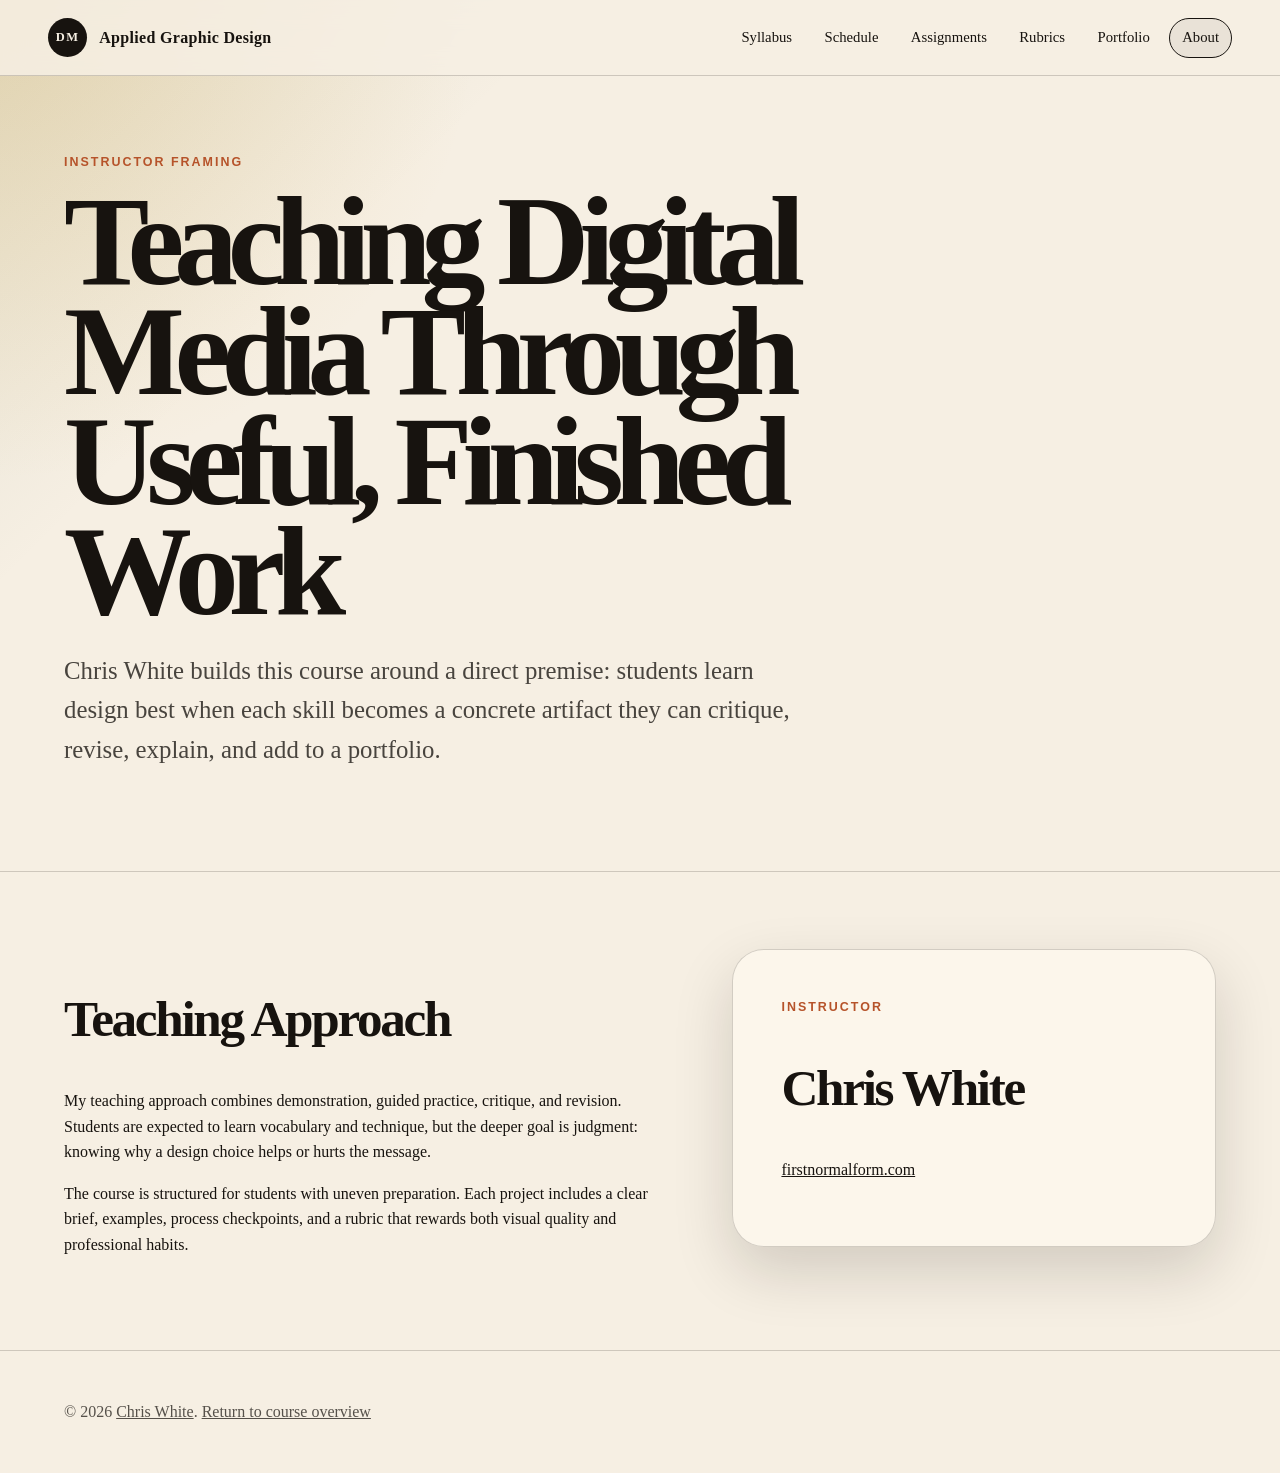
==== about.html @ 099aee9f "Initial production course site" ====
<!doctype html>
<html lang="en">
<head>
  <meta charset="utf-8">
  <meta name="viewport" content="width=device-width, initial-scale=1">
  <title>About | Applied Graphic Design for Digital Media</title>
  <meta name="description" content="Instructor statement and teaching philosophy for an applied graphic design course.">
  <link rel="stylesheet" href="assets/css/styles.css">
</head>
<body>
  <header class="site-header">
    <a class="brand" href="index.html"><span class="brand-mark">DM</span><span>Applied Graphic Design</span></a>
    <nav class="site-nav" aria-label="Primary navigation">
      <a href="syllabus.html">Syllabus</a>
      <a href="schedule.html">Schedule</a>
      <a href="assignments.html">Assignments</a>
      <a href="rubrics.html">Rubrics</a>
      <a href="portfolio.html">Portfolio</a>
      <a href="about.html" aria-current="page">About</a>
    </nav>
  </header>

  <main class="page">
    <section class="page-intro">
      <p class="eyebrow">Instructor framing</p>
      <h1>Teaching Digital Media Through Useful, Finished Work</h1>
      <p class="lede">Chris White builds this course around a direct premise: students learn design best when each skill becomes a concrete artifact they can critique, revise, explain, and add to a portfolio.</p>
    </section>

    <section class="section two-column">
      <div>
        <h2>Teaching Approach</h2>
        <p>My teaching approach combines demonstration, guided practice, critique, and revision. Students are expected to learn vocabulary and technique, but the deeper goal is judgment: knowing why a design choice helps or hurts the message.</p>
        <p>The course is structured for students with uneven preparation. Each project includes a clear brief, examples, process checkpoints, and a rubric that rewards both visual quality and professional habits.</p>
      </div>
      <aside class="info-panel">
        <p class="eyebrow">Instructor</p>
        <h2>Chris White</h2>
        <p><a href="https://firstnormalform.com/">firstnormalform.com</a></p>
      </aside>
    </section>
  </main>

  <footer class="site-footer"><p>&copy; 2026 <a href="https://firstnormalform.com/">Chris White</a>. <a href="index.html">Return to course overview</a></p></footer>
</body>
</html>
---- assets/css/styles.css ----
:root {
  --ink: #17130f;
  --paper: #f6efe3;
  --paper-deep: #eadcc8;
  --copper: #b6532a;
  --charcoal: #26302d;
  --sage: #7b8b68;
  --gold: #d8a336;
  --line: rgba(23, 19, 15, 0.18);
  --shadow: 0 24px 60px rgba(23, 19, 15, 0.16);
}

* {
  box-sizing: border-box;
}

body {
  margin: 0;
  color: var(--ink);
  background:
    radial-gradient(circle at top left, rgba(216, 163, 54, 0.22), transparent 30rem),
    linear-gradient(135deg, rgba(123, 139, 104, 0.16), transparent 26rem),
    var(--paper);
  font-family: Georgia, "Times New Roman", serif;
  line-height: 1.6;
}

a {
  color: inherit;
}

.site-header {
  display: flex;
  align-items: center;
  justify-content: space-between;
  gap: 1.5rem;
  padding: 1.1rem clamp(1rem, 4vw, 3rem);
  border-bottom: 1px solid var(--line);
  background: rgba(246, 239, 227, 0.86);
  backdrop-filter: blur(12px);
  position: sticky;
  top: 0;
  z-index: 10;
}

.brand {
  display: inline-flex;
  align-items: center;
  gap: 0.75rem;
  text-decoration: none;
  font-weight: 700;
  letter-spacing: 0.02em;
}

.brand-mark {
  display: grid;
  place-items: center;
  width: 2.45rem;
  height: 2.45rem;
  color: var(--paper);
  background: var(--ink);
  border-radius: 50%;
  font-size: 0.78rem;
  letter-spacing: 0.12em;
}

.site-nav {
  display: flex;
  flex-wrap: wrap;
  gap: 0.4rem;
  justify-content: flex-end;
}

.site-nav a {
  text-decoration: none;
  border: 1px solid transparent;
  border-radius: 999px;
  padding: 0.45rem 0.75rem;
  font-size: 0.92rem;
}

.site-nav a:hover,
.site-nav a[aria-current="page"] {
  border-color: var(--ink);
  background: rgba(23, 19, 15, 0.06);
}

main {
  overflow: hidden;
}

.hero {
  display: grid;
  grid-template-columns: minmax(0, 1.35fr) minmax(18rem, 0.65fr);
  gap: clamp(2rem, 6vw, 5rem);
  padding: clamp(3rem, 8vw, 7rem) clamp(1rem, 5vw, 5rem);
  min-height: 76vh;
  align-items: center;
}

.hero-copy h1,
.page-intro h1 {
  max-width: 12ch;
  margin: 0;
  font-size: clamp(3.4rem, 10vw, 8.5rem);
  line-height: 0.86;
  letter-spacing: -0.08em;
}

.lede {
  max-width: 46rem;
  font-size: clamp(1.18rem, 2vw, 1.55rem);
  color: rgba(23, 19, 15, 0.78);
}

.eyebrow,
.card-kicker {
  margin: 0 0 0.8rem;
  color: var(--copper);
  font-family: "Trebuchet MS", Verdana, sans-serif;
  font-size: 0.78rem;
  font-weight: 700;
  letter-spacing: 0.16em;
  text-transform: uppercase;
}

.button-row {
  display: flex;
  flex-wrap: wrap;
  gap: 0.85rem;
  margin-top: 2rem;
}

.button {
  display: inline-flex;
  align-items: center;
  justify-content: center;
  min-height: 3rem;
  padding: 0.75rem 1.05rem;
  border: 1.5px solid var(--ink);
  border-radius: 999px;
  text-decoration: none;
  font-family: "Trebuchet MS", Verdana, sans-serif;
  font-weight: 700;
}

.button.primary {
  color: var(--paper);
  background: var(--ink);
}

.button.secondary {
  background: rgba(255, 255, 255, 0.24);
}

.hero-card,
.info-panel,
.callout {
  border: 1px solid var(--line);
  border-radius: 2rem;
  background: rgba(255, 250, 240, 0.62);
  box-shadow: var(--shadow);
}

.hero-card {
  padding: clamp(1.25rem, 3vw, 2rem);
  transform: rotate(1deg);
}

.hero-card h2 {
  margin-top: 0;
  font-size: clamp(1.8rem, 4vw, 3rem);
  line-height: 1;
}

.snapshot,
.grade-list {
  display: grid;
  gap: 0.75rem;
  margin: 0;
}

.snapshot div,
.grade-list div {
  display: flex;
  justify-content: space-between;
  gap: 1rem;
  padding-top: 0.75rem;
  border-top: 1px solid var(--line);
}

dt {
  font-family: "Trebuchet MS", Verdana, sans-serif;
  font-weight: 700;
}

dd {
  margin: 0;
  text-align: right;
}

.band,
.section,
.page-intro {
  padding: clamp(2.5rem, 6vw, 5rem) clamp(1rem, 5vw, 5rem);
}

.band {
  background: var(--charcoal);
  color: var(--paper);
}

.band .eyebrow {
  color: var(--gold);
}

.three-grid,
.card-grid,
.rubric-grid,
.portfolio-grid {
  display: grid;
  grid-template-columns: repeat(3, minmax(0, 1fr));
  gap: 1rem;
}

.feature,
.rubric,
.assignment,
.portfolio-item,
.week-card {
  border: 1px solid var(--line);
  border-radius: 1.25rem;
  padding: 1.25rem;
  background: rgba(255, 250, 240, 0.58);
}

.band .feature {
  color: var(--paper);
  background: rgba(255, 255, 255, 0.06);
  border-color: rgba(246, 239, 227, 0.18);
}

h2,
h3 {
  line-height: 1.05;
}

h2 {
  font-size: clamp(1.75rem, 4vw, 3.25rem);
  letter-spacing: -0.045em;
}

h3 {
  font-size: 1.35rem;
}

.two-column {
  display: grid;
  grid-template-columns: minmax(0, 1fr) minmax(18rem, 0.8fr);
  gap: clamp(1.5rem, 5vw, 4rem);
  align-items: start;
}

.timeline {
  margin: 0;
  padding: 0;
  list-style: none;
}

.timeline li {
  border-left: 0.35rem solid var(--copper);
  padding: 0 0 1.4rem 1rem;
  font-size: 1.1rem;
}

.timeline span,
.week-card span,
.portfolio-item span {
  display: block;
  color: var(--copper);
  font-family: "Trebuchet MS", Verdana, sans-serif;
  font-size: 0.78rem;
  font-weight: 700;
  letter-spacing: 0.12em;
  text-transform: uppercase;
}

.callout,
.info-panel {
  padding: clamp(1.5rem, 4vw, 3rem);
}

.page {
  min-height: 70vh;
}

.page-intro {
  border-bottom: 1px solid var(--line);
}

.page-intro h1 {
  max-width: 14ch;
}

.check-list {
  padding-left: 1.2rem;
}

.check-list li {
  margin-bottom: 0.45rem;
}

.week-list,
.assignment-list {
  display: grid;
  grid-template-columns: repeat(2, minmax(0, 1fr));
  gap: 1rem;
  padding: clamp(2rem, 5vw, 4rem) clamp(1rem, 5vw, 5rem);
}

.week-card h2,
.assignment h2,
.portfolio-item h2,
.rubric h2 {
  margin: 0.4rem 0 0.7rem;
  font-size: clamp(1.35rem, 2.4vw, 2rem);
}

.video-week {
  border-color: rgba(182, 83, 42, 0.55);
  background: linear-gradient(135deg, rgba(182, 83, 42, 0.14), rgba(255, 250, 240, 0.68));
}

.assignment.featured {
  background: linear-gradient(135deg, rgba(216, 163, 54, 0.22), rgba(255, 250, 240, 0.72));
}

.assignment ul {
  padding-left: 1.1rem;
}

.rubric-grid,
.portfolio-grid {
  padding: clamp(2rem, 5vw, 4rem) clamp(1rem, 5vw, 5rem);
}

.portfolio-grid {
  grid-template-columns: repeat(4, minmax(0, 1fr));
}

.portfolio-item.wide {
  grid-column: span 2;
}

.art-card {
  display: grid;
  place-items: center;
  min-height: 11rem;
  margin-bottom: 1rem;
  color: var(--paper);
  background:
    linear-gradient(135deg, rgba(38, 48, 45, 0.9), rgba(182, 83, 42, 0.88)),
    repeating-linear-gradient(45deg, transparent 0 10px, rgba(255, 255, 255, 0.2) 10px 12px);
  border-radius: 0.9rem;
  font-family: "Trebuchet MS", Verdana, sans-serif;
  font-weight: 800;
  letter-spacing: 0.08em;
  text-transform: uppercase;
}

.portfolio-item.video .art-card {
  background:
    radial-gradient(circle at 70% 30%, rgba(216, 163, 54, 0.95), transparent 6rem),
    linear-gradient(135deg, #1f2926, #8c3f26);
}

.site-footer {
  padding: 2rem clamp(1rem, 5vw, 5rem);
  border-top: 1px solid var(--line);
  color: rgba(23, 19, 15, 0.72);
}

@media (max-width: 980px) {
  .hero,
  .two-column,
  .week-list,
  .assignment-list {
    grid-template-columns: 1fr;
  }

  .three-grid,
  .card-grid,
  .rubric-grid,
  .portfolio-grid {
    grid-template-columns: repeat(2, minmax(0, 1fr));
  }
}

@media (max-width: 680px) {
  .site-header {
    align-items: flex-start;
    flex-direction: column;
  }

  .site-nav {
    justify-content: flex-start;
  }

  .hero-copy h1,
  .page-intro h1 {
    font-size: clamp(3rem, 18vw, 5.2rem);
  }

  .three-grid,
  .card-grid,
  .rubric-grid,
  .portfolio-grid {
    grid-template-columns: 1fr;
  }

  .portfolio-item.wide {
    grid-column: auto;
  }
}
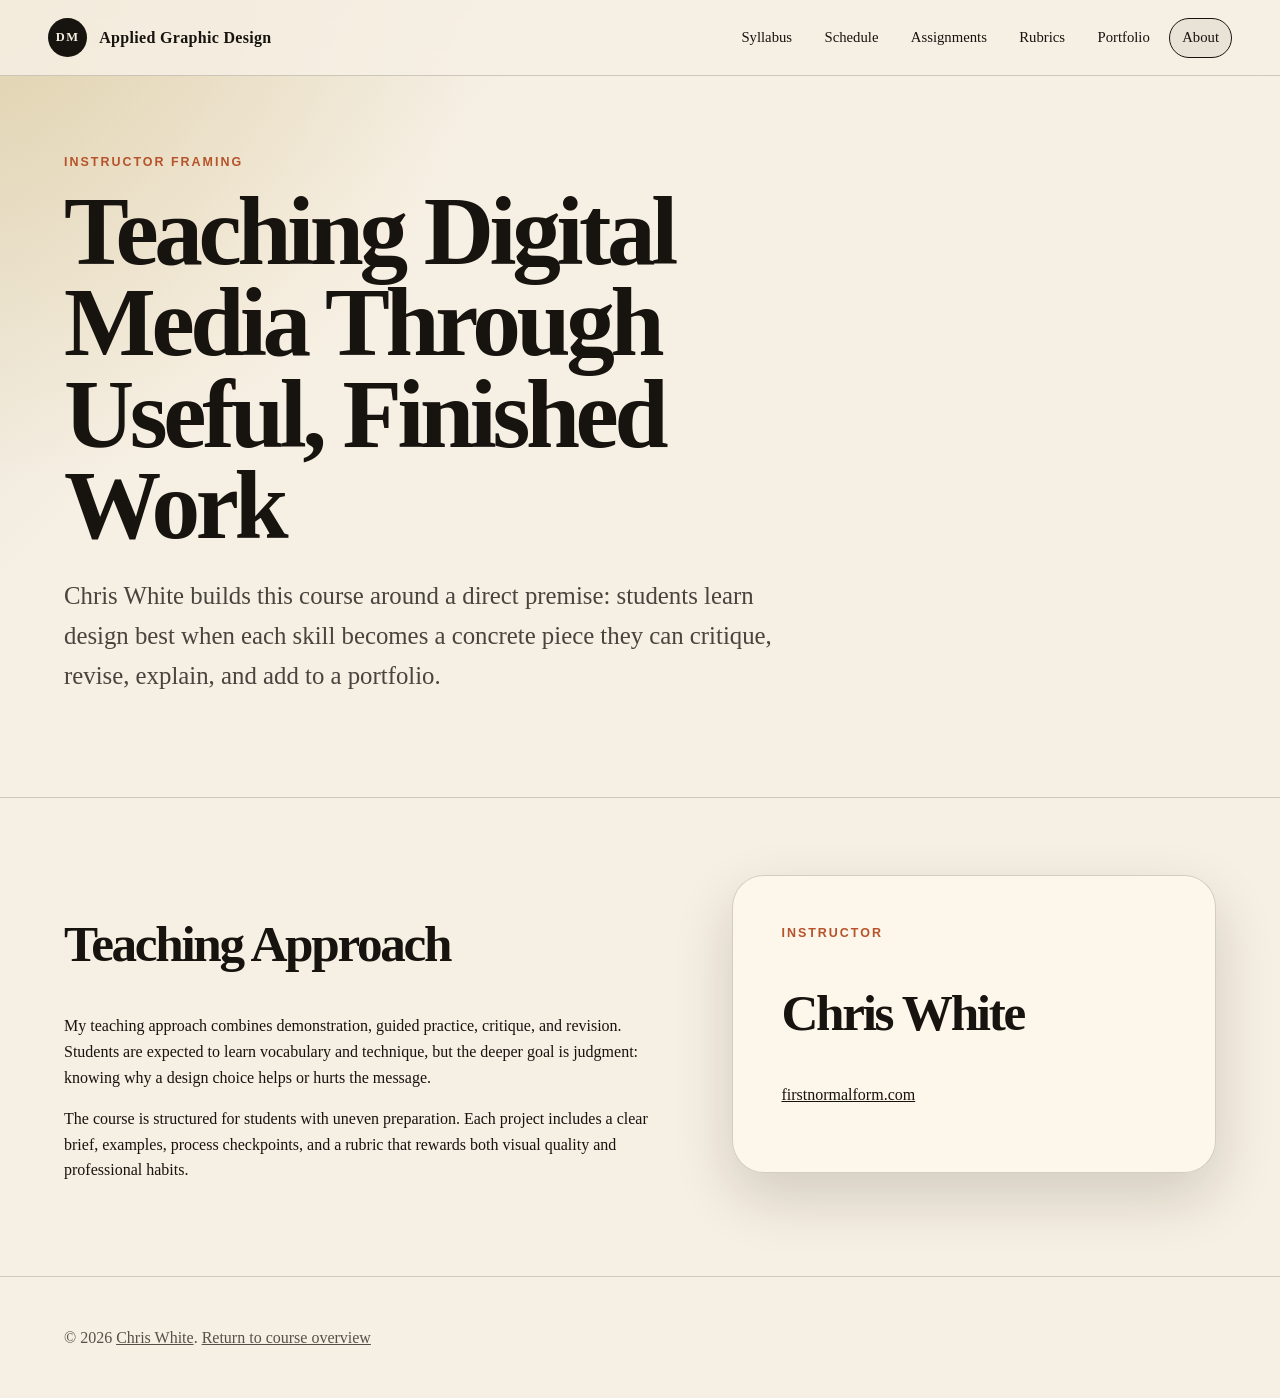
==== commit 43485f0a: "Polish course site for student release" ====
--- a/about.html
+++ b/about.html
@@ -24,7 +24,7 @@
     <section class="page-intro">
       <p class="eyebrow">Instructor framing</p>
       <h1>Teaching Digital Media Through Useful, Finished Work</h1>
-      <p class="lede">Chris White builds this course around a direct premise: students learn design best when each skill becomes a concrete artifact they can critique, revise, explain, and add to a portfolio.</p>
+      <p class="lede">Chris White builds this course around a direct premise: students learn design best when each skill becomes a concrete piece they can critique, revise, explain, and add to a portfolio.</p>
     </section>
 
     <section class="section two-column">
--- a/assets/css/styles.css
+++ b/assets/css/styles.css
@@ -102,9 +102,9 @@
 .page-intro h1 {
   max-width: 12ch;
   margin: 0;
-  font-size: clamp(3.4rem, 10vw, 8.5rem);
-  line-height: 0.86;
-  letter-spacing: -0.08em;
+  font-size: clamp(3rem, 7.6vw, 6.8rem);
+  line-height: 0.94;
+  letter-spacing: -0.045em;
 }
 
 .lede {
@@ -234,6 +234,21 @@
   background: rgba(255, 250, 240, 0.58);
 }
 
+.portfolio-item {
+  min-width: 0;
+  overflow: hidden;
+  cursor: zoom-in;
+  transition: transform 160ms ease, box-shadow 160ms ease, border-color 160ms ease;
+}
+
+.portfolio-item:hover,
+.portfolio-item:focus-visible {
+  border-color: rgba(23, 19, 15, 0.42);
+  box-shadow: 0 18px 42px rgba(23, 19, 15, 0.14);
+  outline: none;
+  transform: translateY(-2px);
+}
+
 .band .feature {
   color: var(--paper);
   background: rgba(255, 255, 255, 0.06);
@@ -350,6 +365,19 @@
 
 .portfolio-item.wide {
   grid-column: span 2;
+}
+
+.portfolio-image {
+  display: block;
+  width: 100%;
+  max-width: 100%;
+  height: clamp(9rem, 14vw, 12rem);
+  object-fit: contain;
+  object-position: center;
+  margin-bottom: 1rem;
+  border: 1px solid var(--line);
+  border-radius: 0.9rem;
+  background: rgba(255, 250, 240, 0.72);
 }
 
 .art-card {
@@ -374,6 +402,101 @@
     linear-gradient(135deg, #1f2926, #8c3f26);
 }
 
+.spotlight {
+  display: none;
+  position: fixed;
+  inset: 0;
+  z-index: 100;
+}
+
+.spotlight.is-open {
+  display: grid;
+  place-items: center;
+}
+
+.spotlight-backdrop {
+  position: absolute;
+  inset: 0;
+  background: rgba(23, 19, 15, 0.74);
+  backdrop-filter: blur(8px);
+}
+
+.spotlight-dialog {
+  position: relative;
+  display: grid;
+  grid-template-columns: 3rem minmax(0, 1fr) 3rem;
+  align-items: center;
+  gap: 1rem;
+  width: min(92vw, 78rem);
+  max-height: 88vh;
+  padding: clamp(0.75rem, 2vw, 1.25rem);
+  border: 1px solid rgba(246, 239, 227, 0.38);
+  border-radius: 1.25rem;
+  background: rgba(246, 239, 227, 0.95);
+  box-shadow: 0 30px 90px rgba(0, 0, 0, 0.36);
+}
+
+.spotlight-figure {
+  min-width: 0;
+  margin: 0;
+}
+
+.spotlight-image {
+  display: block;
+  width: 100%;
+  max-height: 74vh;
+  object-fit: contain;
+  border-radius: 0.8rem;
+  background: rgba(255, 250, 240, 0.82);
+}
+
+.spotlight-figure figcaption {
+  display: flex;
+  justify-content: space-between;
+  gap: 1rem;
+  margin-top: 0.8rem;
+  color: var(--ink);
+  font-family: "Trebuchet MS", Verdana, sans-serif;
+  font-weight: 700;
+}
+
+.spotlight-figure small {
+  color: rgba(23, 19, 15, 0.68);
+  white-space: nowrap;
+}
+
+.spotlight-button {
+  display: grid;
+  place-items: center;
+  width: 3rem;
+  height: 3rem;
+  border: 1px solid rgba(23, 19, 15, 0.22);
+  border-radius: 999px;
+  color: var(--ink);
+  background: rgba(255, 250, 240, 0.9);
+  cursor: pointer;
+  font: 700 2rem/1 Georgia, "Times New Roman", serif;
+}
+
+.spotlight-button:hover,
+.spotlight-button:focus-visible {
+  color: var(--paper);
+  background: var(--ink);
+  outline: none;
+}
+
+.spotlight-close {
+  position: absolute;
+  top: 0.75rem;
+  right: 0.75rem;
+  z-index: 1;
+  font-size: 2.1rem;
+}
+
+.spotlight-open {
+  overflow: hidden;
+}
+
 .site-footer {
   padding: 2rem clamp(1rem, 5vw, 5rem);
   border-top: 1px solid var(--line);
@@ -421,5 +544,22 @@
   .portfolio-item.wide {
     grid-column: auto;
   }
-}
-
+
+  .spotlight-dialog {
+    grid-template-columns: 2.5rem minmax(0, 1fr) 2.5rem;
+    gap: 0.45rem;
+    width: 94vw;
+  }
+
+  .spotlight-button {
+    width: 2.5rem;
+    height: 2.5rem;
+  }
+
+  .spotlight-figure figcaption {
+    align-items: flex-start;
+    flex-direction: column;
+    gap: 0.2rem;
+  }
+}
+
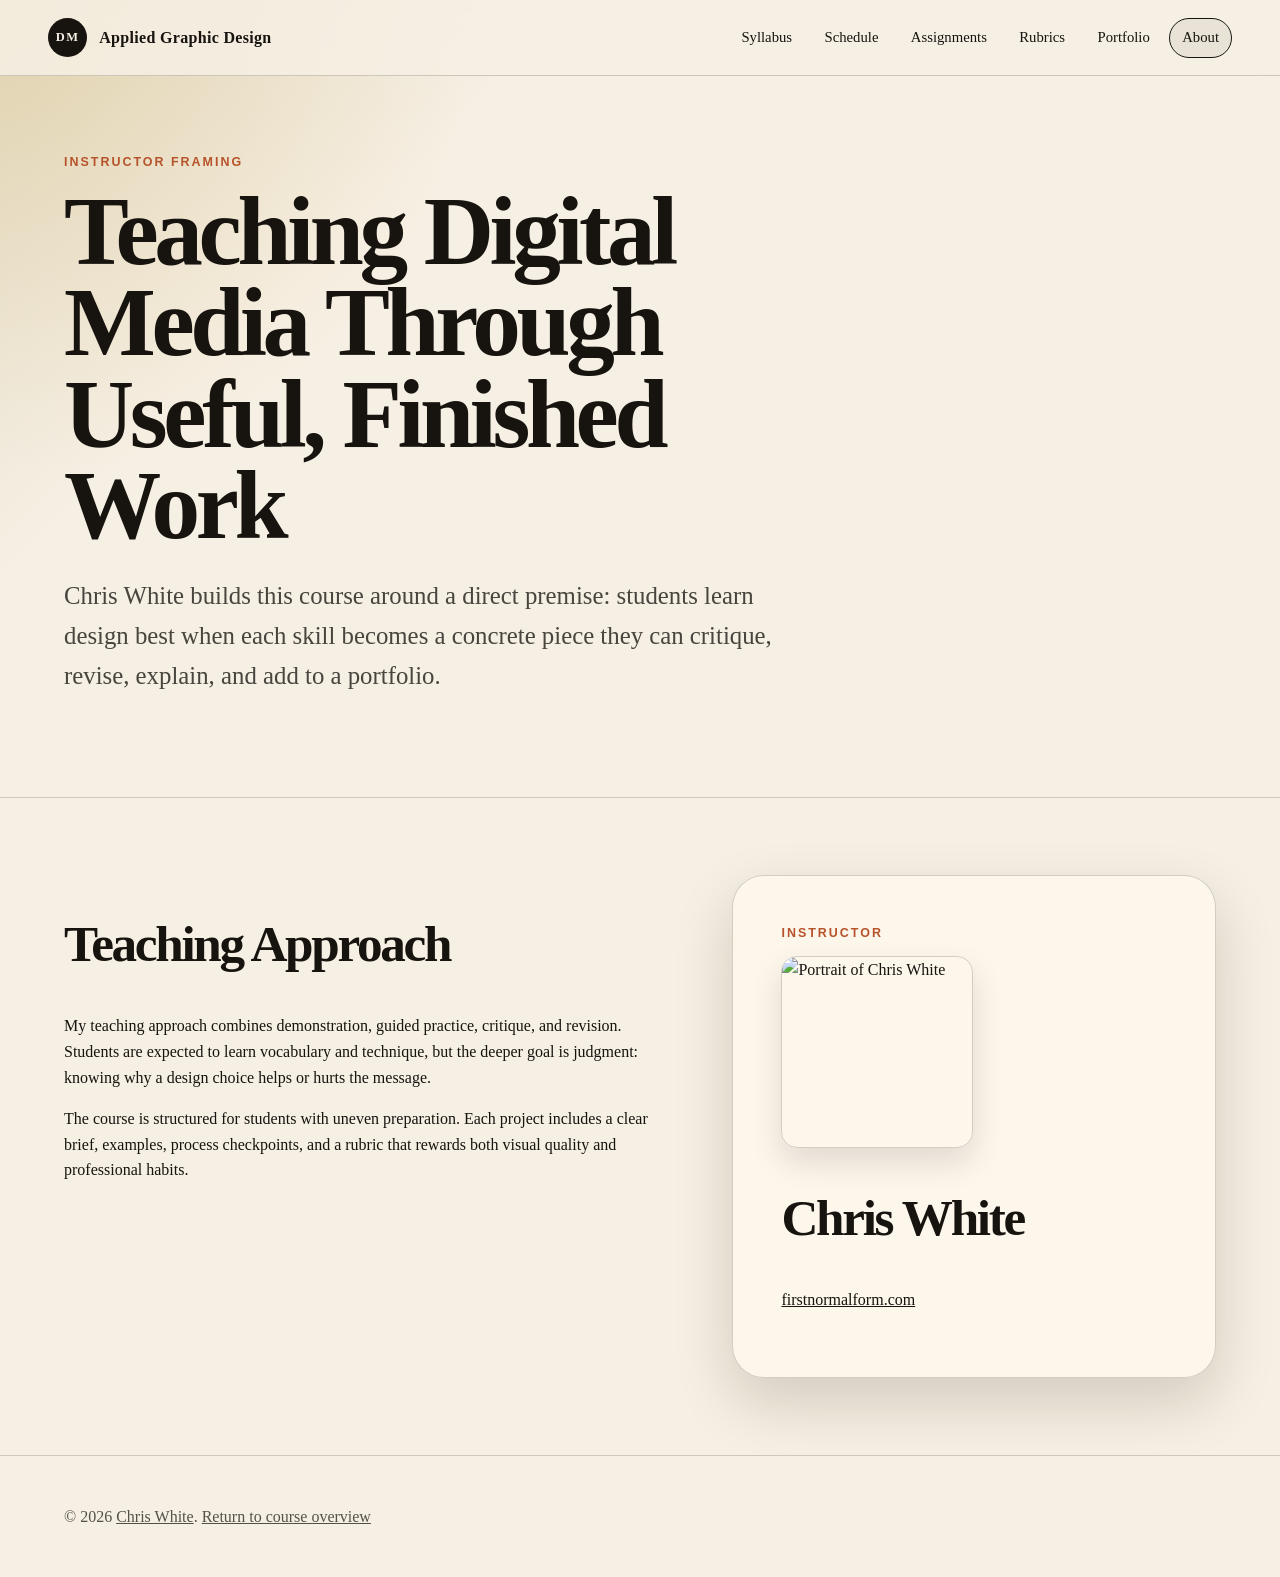
==== commit d9bd2c43: "Add instructor photo to about page" ====
--- a/about.html
+++ b/about.html
@@ -35,6 +35,7 @@
       </div>
       <aside class="info-panel">
         <p class="eyebrow">Instructor</p>
+        <img class="instructor-photo" src="assets/img/linkedin3small.png" alt="Portrait of Chris White">
         <h2>Chris White</h2>
         <p><a href="https://firstnormalform.com/">firstnormalform.com</a></p>
       </aside>
--- a/assets/css/styles.css
+++ b/assets/css/styles.css
@@ -305,6 +305,17 @@
   padding: clamp(1.5rem, 4vw, 3rem);
 }
 
+.instructor-photo {
+  display: block;
+  width: min(100%, 12rem);
+  aspect-ratio: 1 / 1;
+  object-fit: cover;
+  margin: 0 0 1rem;
+  border: 1px solid var(--line);
+  border-radius: 1rem;
+  box-shadow: 0 14px 32px rgba(23, 19, 15, 0.12);
+}
+
 .page {
   min-height: 70vh;
 }
